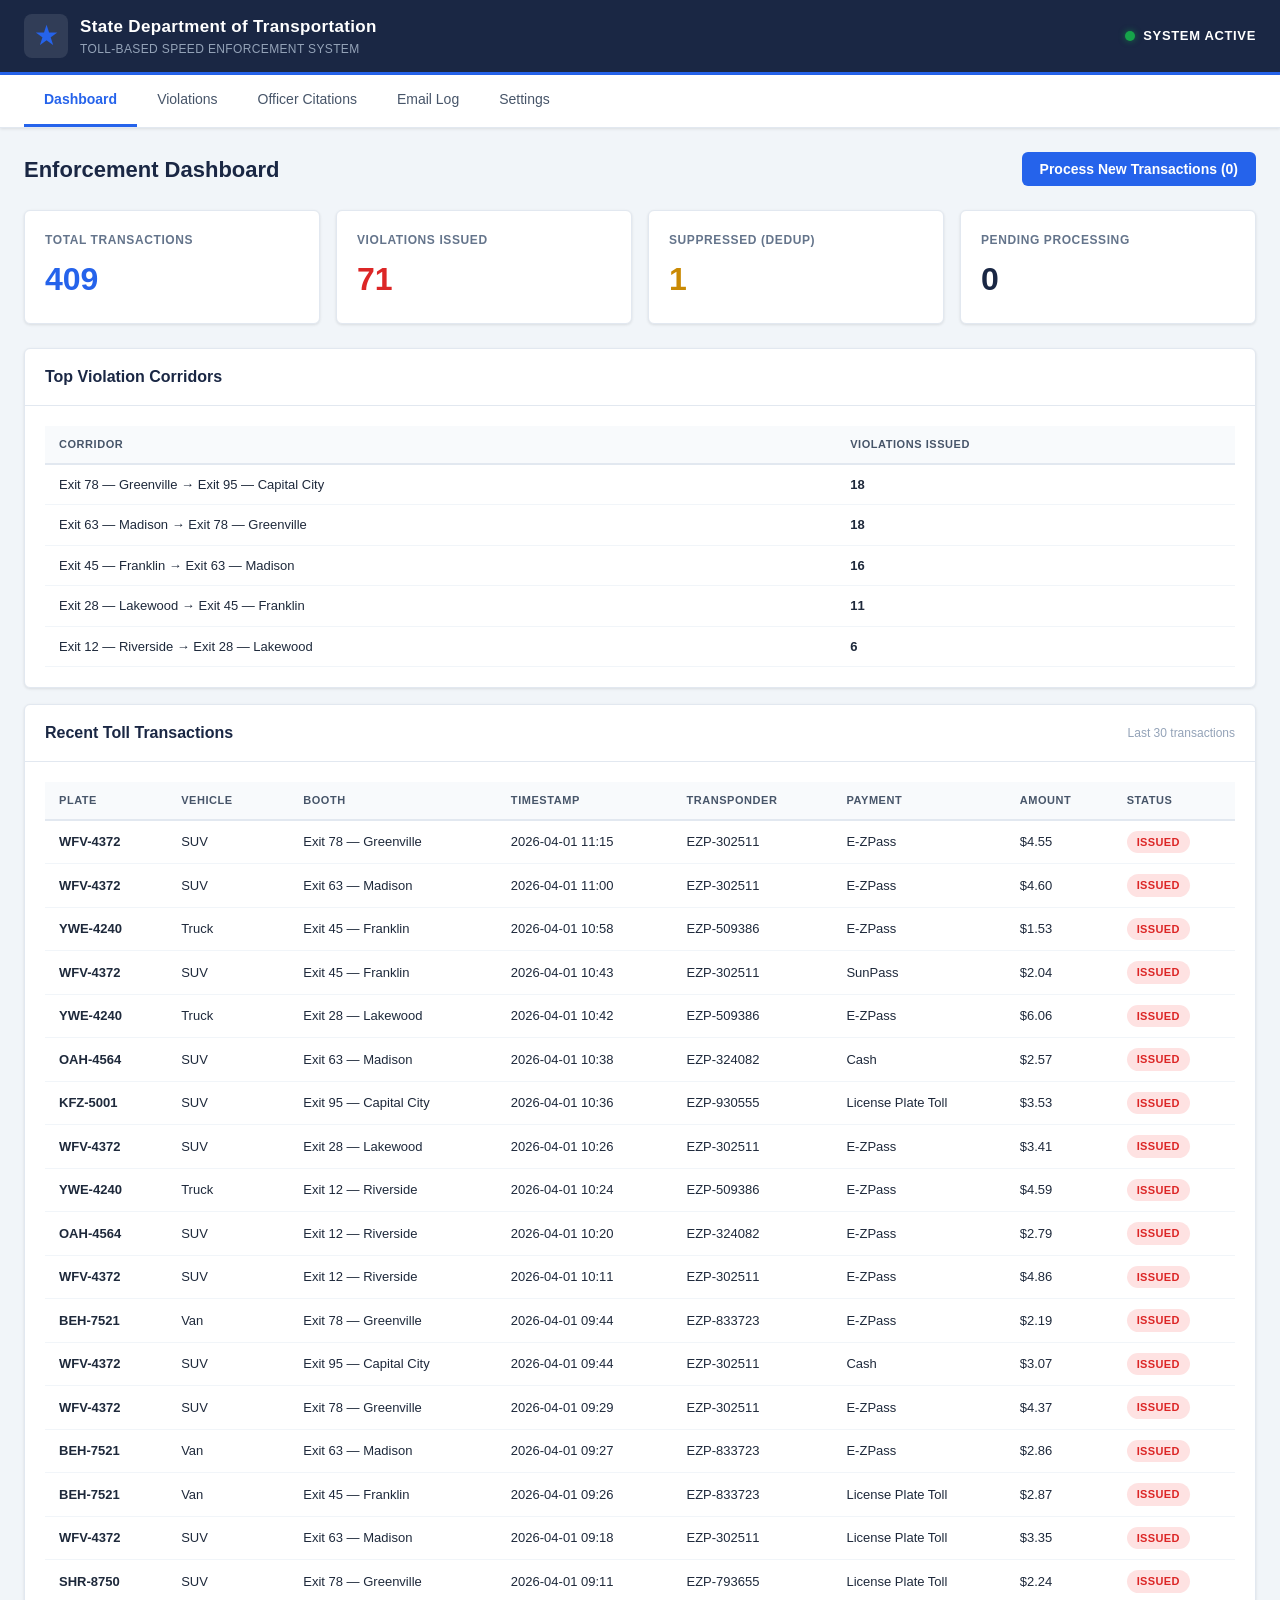
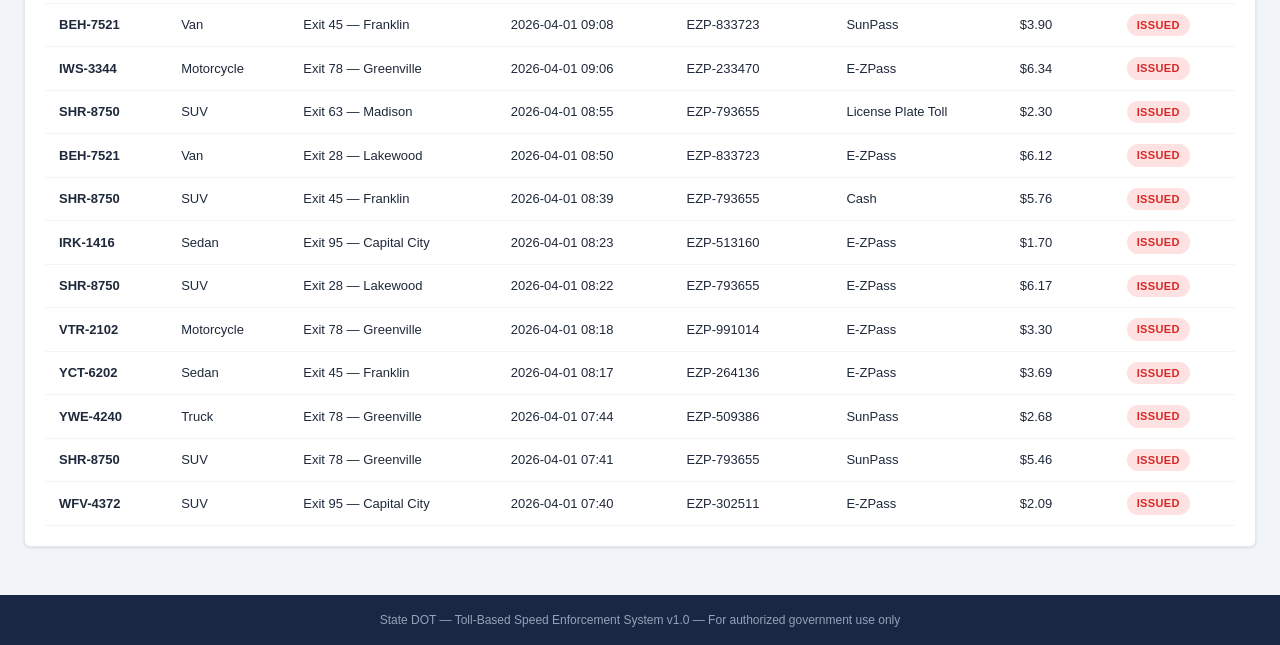
==== docs/index.html @ 0c73b51b "Add static HTML demo site in docs/ for GitHub Pages Standalone version of the full app with baked-in" ====
<!DOCTYPE html>
<html lang="en">
<head>
    <meta charset="UTF-8">
    <meta name="viewport" content="width=device-width, initial-scale=1.0">
    <title>Dashboard — State DOT Speed Enforcement</title>
    <link rel="stylesheet" href="style.css">
</head>
<body>
    <header class="top-bar">
        <div class="top-bar-inner">
            <div class="logo">
                <div class="logo-shield">&#9733;</div>
                <div>
                    <div class="logo-title">State Department of Transportation</div>
                    <div class="logo-subtitle">Toll-Based Speed Enforcement System</div>
                </div>
            </div>
            <div class="system-status">
                <span class="status-dot active"></span>
                <span>System Active</span>
            </div>
        </div>
    </header>

    <nav class="main-nav">
        <div class="nav-inner">
            <a href="index.html" class="nav-link active">Dashboard</a>
            <a href="violations.html" class="nav-link">Violations</a>
            <a href="officer-citations.html" class="nav-link">Officer Citations</a>
            <a href="emails.html" class="nav-link">Email Log</a>
            <a href="settings.html" class="nav-link">Settings</a>
        </div>
    </nav>

    <main class="content">
        <div class="page-header">
            <h1 class="page-title">Enforcement Dashboard</h1>
            <button class="btn btn-primary" onclick="simulateProcess()">
                Process New Transactions (0)
            </button>
        </div>

        <div class="card-grid">
            <div class="card">
                <div class="card-label">Total Transactions</div>
                <div class="card-value blue" id="stat-transactions">—</div>
            </div>
            <div class="card">
                <div class="card-label">Violations Issued</div>
                <div class="card-value red" id="stat-violations">—</div>
            </div>
            <div class="card">
                <div class="card-label">Suppressed (Dedup)</div>
                <div class="card-value yellow" id="stat-suppressed">—</div>
            </div>
            <div class="card">
                <div class="card-label">Pending Processing</div>
                <div class="card-value" id="stat-unprocessed">—</div>
            </div>
        </div>

        <div class="panel mb-4">
            <div class="panel-header">
                <span class="panel-title">Top Violation Corridors</span>
            </div>
            <div class="panel-body">
                <div class="table-wrap">
                    <table>
                        <thead>
                            <tr><th>Corridor</th><th>Violations Issued</th></tr>
                        </thead>
                        <tbody id="corridor-body"></tbody>
                    </table>
                </div>
            </div>
        </div>

        <div class="panel">
            <div class="panel-header">
                <span class="panel-title">Recent Toll Transactions</span>
                <span class="text-muted text-sm">Last 30 transactions</span>
            </div>
            <div class="panel-body">
                <div class="table-wrap">
                    <table>
                        <thead>
                            <tr>
                                <th>Plate</th><th>Vehicle</th><th>Booth</th><th>Timestamp</th>
                                <th>Transponder</th><th>Payment</th><th>Amount</th><th>Status</th>
                            </tr>
                        </thead>
                        <tbody id="txn-body"></tbody>
                    </table>
                </div>
            </div>
        </div>
    </main>

    <footer class="footer">
        <div class="footer-inner">
            State DOT — Toll-Based Speed Enforcement System v1.0 &mdash; For authorized government use only
        </div>
    </footer>

    <div id="modal-overlay" class="modal-overlay hidden">
        <div class="modal" id="modal">
            <div class="modal-header">
                <h3 id="modal-title"></h3>
                <button class="modal-close" onclick="closeModal()">&times;</button>
            </div>
            <div class="modal-body" id="modal-body"></div>
        </div>
    </div>
    <div id="toast" class="toast hidden"></div>

    <script src="app.js"></script>
    <script>loadData().then(renderDashboard);</script>
</body>
</html>
---- docs/style.css ----
/* ── Reset & Base ─────────────────────────────────────────────────── */
*, *::before, *::after { box-sizing: border-box; margin: 0; padding: 0; }

:root {
    --navy: #1a2744;
    --navy-light: #2c3e5a;
    --blue: #2563eb;
    --blue-light: #dbeafe;
    --gray-50: #f8fafc;
    --gray-100: #f1f5f9;
    --gray-200: #e2e8f0;
    --gray-300: #cbd5e1;
    --gray-400: #94a3b8;
    --gray-500: #64748b;
    --gray-600: #475569;
    --gray-700: #334155;
    --gray-800: #1e293b;
    --green: #16a34a;
    --green-light: #dcfce7;
    --red: #dc2626;
    --red-light: #fee2e2;
    --yellow: #ca8a04;
    --yellow-light: #fef9c3;
    --orange: #ea580c;
    --radius: 6px;
    --shadow: 0 1px 3px rgba(0,0,0,0.1);
    --shadow-md: 0 4px 6px rgba(0,0,0,0.1);
}

body {
    font-family: -apple-system, BlinkMacSystemFont, "Segoe UI", Roboto, "Helvetica Neue", Arial, sans-serif;
    background: var(--gray-100);
    color: var(--gray-800);
    font-size: 15px;
    line-height: 1.5;
    min-height: 100vh;
    display: flex;
    flex-direction: column;
}

/* ── Top Bar ─────────────────────────────────────────────────────── */
.top-bar {
    background: var(--navy);
    color: white;
    padding: 14px 0;
    border-bottom: 3px solid var(--blue);
}
.top-bar-inner {
    max-width: 1280px;
    margin: 0 auto;
    padding: 0 24px;
    display: flex;
    justify-content: space-between;
    align-items: center;
}
.logo {
    display: flex;
    align-items: center;
    gap: 12px;
}
.logo-shield {
    font-size: 28px;
    color: var(--blue);
    background: rgba(255,255,255,0.1);
    width: 44px;
    height: 44px;
    display: flex;
    align-items: center;
    justify-content: center;
    border-radius: 8px;
}
.logo-title {
    font-size: 17px;
    font-weight: 700;
    letter-spacing: 0.02em;
}
.logo-subtitle {
    font-size: 12px;
    color: var(--gray-400);
    letter-spacing: 0.03em;
    text-transform: uppercase;
}
.system-status {
    display: flex;
    align-items: center;
    gap: 8px;
    font-size: 13px;
    font-weight: 600;
    text-transform: uppercase;
    letter-spacing: 0.05em;
}
.status-dot {
    width: 10px;
    height: 10px;
    border-radius: 50%;
    background: var(--red);
}
.status-dot.active {
    background: var(--green);
    box-shadow: 0 0 6px rgba(22, 163, 74, 0.6);
}

/* ── Navigation ──────────────────────────────────────────────────── */
.main-nav {
    background: white;
    border-bottom: 1px solid var(--gray-200);
    box-shadow: var(--shadow);
}
.nav-inner {
    max-width: 1280px;
    margin: 0 auto;
    padding: 0 24px;
    display: flex;
    gap: 0;
}
.nav-link {
    display: block;
    padding: 14px 20px;
    text-decoration: none;
    color: var(--gray-600);
    font-weight: 500;
    font-size: 14px;
    border-bottom: 3px solid transparent;
    transition: all 0.15s;
}
.nav-link:hover {
    color: var(--navy);
    background: var(--gray-50);
}
.nav-link.active {
    color: var(--blue);
    border-bottom-color: var(--blue);
    font-weight: 600;
}

/* ── Content ─────────────────────────────────────────────────────── */
.content {
    max-width: 1280px;
    margin: 0 auto;
    padding: 24px;
    width: 100%;
    flex: 1;
}

.page-header {
    display: flex;
    justify-content: space-between;
    align-items: center;
    margin-bottom: 24px;
}
.page-title {
    font-size: 22px;
    font-weight: 700;
    color: var(--navy);
}

/* ── Cards ────────────────────────────────────────────────────────── */
.card-grid {
    display: grid;
    grid-template-columns: repeat(auto-fit, minmax(220px, 1fr));
    gap: 16px;
    margin-bottom: 24px;
}
.card {
    background: white;
    border-radius: var(--radius);
    padding: 20px;
    box-shadow: var(--shadow);
    border: 1px solid var(--gray-200);
}
.card-label {
    font-size: 12px;
    text-transform: uppercase;
    letter-spacing: 0.05em;
    color: var(--gray-500);
    font-weight: 600;
    margin-bottom: 6px;
}
.card-value {
    font-size: 32px;
    font-weight: 700;
    color: var(--navy);
}
.card-value.green { color: var(--green); }
.card-value.red { color: var(--red); }
.card-value.yellow { color: var(--yellow); }
.card-value.blue { color: var(--blue); }

/* ── Panel ────────────────────────────────────────────────────────── */
.panel {
    background: white;
    border-radius: var(--radius);
    box-shadow: var(--shadow);
    border: 1px solid var(--gray-200);
    margin-bottom: 24px;
}
.panel-header {
    padding: 16px 20px;
    border-bottom: 1px solid var(--gray-200);
    display: flex;
    justify-content: space-between;
    align-items: center;
}
.panel-title {
    font-size: 16px;
    font-weight: 600;
    color: var(--navy);
}
.panel-body {
    padding: 20px;
}

/* ── Tables ───────────────────────────────────────────────────────── */
.table-wrap {
    overflow-x: auto;
}
table {
    width: 100%;
    border-collapse: collapse;
    font-size: 13px;
}
thead {
    background: var(--gray-50);
}
th {
    padding: 10px 14px;
    text-align: left;
    font-weight: 600;
    color: var(--gray-600);
    text-transform: uppercase;
    font-size: 11px;
    letter-spacing: 0.05em;
    border-bottom: 2px solid var(--gray-200);
    white-space: nowrap;
}
td {
    padding: 10px 14px;
    border-bottom: 1px solid var(--gray-100);
    vertical-align: middle;
}
tr:hover {
    background: var(--gray-50);
}

/* ── Badges ───────────────────────────────────────────────────────── */
.badge {
    display: inline-block;
    padding: 3px 10px;
    border-radius: 12px;
    font-size: 11px;
    font-weight: 600;
    text-transform: uppercase;
    letter-spacing: 0.03em;
}
.badge-issued { background: var(--red-light); color: var(--red); }
.badge-suppressed { background: var(--yellow-light); color: var(--yellow); }
.badge-pending { background: var(--blue-light); color: var(--blue); }

/* ── Buttons ─────────────────────────────────────────────────────── */
.btn {
    display: inline-flex;
    align-items: center;
    gap: 6px;
    padding: 9px 18px;
    border-radius: var(--radius);
    font-size: 14px;
    font-weight: 600;
    border: none;
    cursor: pointer;
    transition: all 0.15s;
    text-decoration: none;
}
.btn-primary {
    background: var(--blue);
    color: white;
}
.btn-primary:hover { background: #1d4ed8; }
.btn-primary:disabled { background: var(--gray-300); cursor: not-allowed; }
.btn-secondary {
    background: white;
    color: var(--gray-700);
    border: 1px solid var(--gray-300);
}
.btn-secondary:hover { background: var(--gray-50); }
.btn-danger {
    background: var(--red);
    color: white;
}
.btn-danger:hover { background: #b91c1c; }
.btn-sm {
    padding: 5px 12px;
    font-size: 12px;
}

/* ── Forms ────────────────────────────────────────────────────────── */
.form-group {
    margin-bottom: 20px;
}
.form-label {
    display: block;
    font-size: 13px;
    font-weight: 600;
    color: var(--gray-700);
    margin-bottom: 6px;
}
.form-hint {
    font-size: 12px;
    color: var(--gray-400);
    margin-top: 4px;
}
.form-input, .form-select {
    width: 100%;
    padding: 9px 12px;
    border: 1px solid var(--gray-300);
    border-radius: var(--radius);
    font-size: 14px;
    color: var(--gray-800);
    background: white;
    transition: border-color 0.15s;
}
.form-input:focus, .form-select:focus {
    outline: none;
    border-color: var(--blue);
    box-shadow: 0 0 0 3px rgba(37, 99, 235, 0.1);
}
.form-input-sm {
    max-width: 200px;
}

.form-row {
    display: grid;
    grid-template-columns: 1fr 1fr;
    gap: 20px;
}

/* Toggle switch */
.toggle-wrap {
    display: flex;
    align-items: center;
    gap: 12px;
}
.toggle {
    position: relative;
    width: 48px;
    height: 26px;
}
.toggle input {
    opacity: 0;
    width: 0;
    height: 0;
}
.toggle-slider {
    position: absolute;
    inset: 0;
    background: var(--gray-300);
    border-radius: 13px;
    cursor: pointer;
    transition: background 0.2s;
}
.toggle-slider::before {
    content: '';
    position: absolute;
    width: 20px;
    height: 20px;
    left: 3px;
    bottom: 3px;
    background: white;
    border-radius: 50%;
    transition: transform 0.2s;
}
.toggle input:checked + .toggle-slider {
    background: var(--green);
}
.toggle input:checked + .toggle-slider::before {
    transform: translateX(22px);
}

/* ── Filters ─────────────────────────────────────────────────────── */
.filters {
    display: flex;
    gap: 12px;
    align-items: center;
    flex-wrap: wrap;
}
.filters .form-select {
    width: auto;
    min-width: 160px;
}

/* ── Modal ────────────────────────────────────────────────────────── */
.modal-overlay {
    position: fixed;
    inset: 0;
    background: rgba(0,0,0,0.5);
    display: flex;
    align-items: center;
    justify-content: center;
    z-index: 1000;
}
.modal-overlay.hidden { display: none; }
.modal {
    background: white;
    border-radius: 8px;
    box-shadow: var(--shadow-md);
    max-width: 640px;
    width: 90%;
    max-height: 80vh;
    overflow-y: auto;
}
.modal-header {
    padding: 16px 20px;
    border-bottom: 1px solid var(--gray-200);
    display: flex;
    justify-content: space-between;
    align-items: center;
}
.modal-header h3 {
    font-size: 16px;
    font-weight: 600;
    color: var(--navy);
}
.modal-close {
    background: none;
    border: none;
    font-size: 22px;
    cursor: pointer;
    color: var(--gray-400);
    padding: 0 4px;
}
.modal-close:hover { color: var(--gray-700); }
.modal-body {
    padding: 20px;
}
.modal-body pre {
    background: var(--gray-50);
    border: 1px solid var(--gray-200);
    border-radius: var(--radius);
    padding: 16px;
    font-size: 13px;
    white-space: pre-wrap;
    word-wrap: break-word;
    line-height: 1.6;
}

/* ── Detail list ─────────────────────────────────────────────────── */
.detail-grid {
    display: grid;
    grid-template-columns: 160px 1fr;
    gap: 8px 16px;
    font-size: 14px;
}
.detail-label {
    font-weight: 600;
    color: var(--gray-500);
    text-transform: uppercase;
    font-size: 11px;
    letter-spacing: 0.05em;
    padding-top: 2px;
}
.detail-value {
    color: var(--gray-800);
}

/* ── Toast ────────────────────────────────────────────────────────── */
.toast {
    position: fixed;
    bottom: 24px;
    right: 24px;
    background: var(--navy);
    color: white;
    padding: 12px 20px;
    border-radius: var(--radius);
    font-size: 14px;
    font-weight: 500;
    box-shadow: var(--shadow-md);
    z-index: 2000;
    transition: opacity 0.3s, transform 0.3s;
}
.toast.hidden {
    opacity: 0;
    transform: translateY(10px);
    pointer-events: none;
}
.toast.success { background: var(--green); }
.toast.error { background: var(--red); }

/* ── Misc ─────────────────────────────────────────────────────────── */
.text-muted { color: var(--gray-400); }
.text-sm { font-size: 12px; }
.mt-2 { margin-top: 8px; }
.mt-4 { margin-top: 16px; }
.mb-4 { margin-bottom: 16px; }
.clickable { cursor: pointer; }
.speed-over { color: var(--red); font-weight: 700; }
.empty-state {
    text-align: center;
    padding: 48px 20px;
    color: var(--gray-400);
}
.empty-state p {
    font-size: 15px;
    margin-top: 8px;
}

/* ── Info Banner ──────────────────────────────────────────────────── */
.info-banner {
    display: flex;
    gap: 14px;
    align-items: flex-start;
    background: var(--blue-light);
    border: 1px solid #bfdbfe;
    border-radius: var(--radius);
    padding: 16px 20px;
    margin-bottom: 24px;
    font-size: 14px;
    line-height: 1.6;
    color: var(--gray-700);
}
.info-banner a {
    color: var(--blue);
    font-weight: 600;
    text-decoration: none;
}
.info-banner a:hover { text-decoration: underline; }
.info-banner-icon {
    flex-shrink: 0;
    width: 24px;
    height: 24px;
    border-radius: 50%;
    background: var(--blue);
    color: white;
    display: flex;
    align-items: center;
    justify-content: center;
    font-size: 13px;
    font-weight: 700;
    margin-top: 1px;
}

/* ── Officer Citations ───────────────────────────────────────────── */
.citation-id {
    display: inline-block;
    background: var(--gray-100);
    border: 1px solid var(--gray-200);
    border-radius: 4px;
    padding: 2px 8px;
    font-size: 12px;
    font-weight: 600;
    color: var(--gray-600);
    font-family: monospace;
}
.plate-tag {
    display: inline-block;
    background: var(--navy);
    color: white;
    border-radius: 4px;
    padding: 3px 10px;
    font-size: 13px;
    letter-spacing: 0.06em;
    font-family: monospace;
}
.segment-label {
    font-size: 12px;
    font-weight: 500;
    color: var(--gray-700);
    line-height: 1.3;
}
.segment-arrow {
    font-size: 10px;
    color: var(--gray-400);
    line-height: 1;
    padding: 1px 0;
}
.empty-icon {
    font-size: 48px;
    margin-bottom: 8px;
    opacity: 0.4;
}
.required {
    color: var(--red);
}
.form-divider {
    border-top: 1px solid var(--gray-200);
    margin: 4px 0 20px;
}
.form-actions {
    display: flex;
    justify-content: flex-end;
    gap: 10px;
    margin-top: 8px;
    padding-top: 16px;
    border-top: 1px solid var(--gray-200);
}
textarea.form-input {
    resize: vertical;
    min-height: 48px;
    font-family: inherit;
}

/* ── Footer ──────────────────────────────────────────────────────── */
.footer {
    background: var(--navy);
    color: var(--gray-400);
    padding: 16px 0;
    font-size: 12px;
    text-align: center;
    margin-top: auto;
}
.footer-inner {
    max-width: 1280px;
    margin: 0 auto;
    padding: 0 24px;
}

/* ── Responsive ──────────────────────────────────────────────────── */
@media (max-width: 768px) {
    .card-grid { grid-template-columns: repeat(2, 1fr); }
    .form-row { grid-template-columns: 1fr; }
    .top-bar-inner { flex-direction: column; gap: 8px; text-align: center; }
    .detail-grid { grid-template-columns: 1fr; }
}
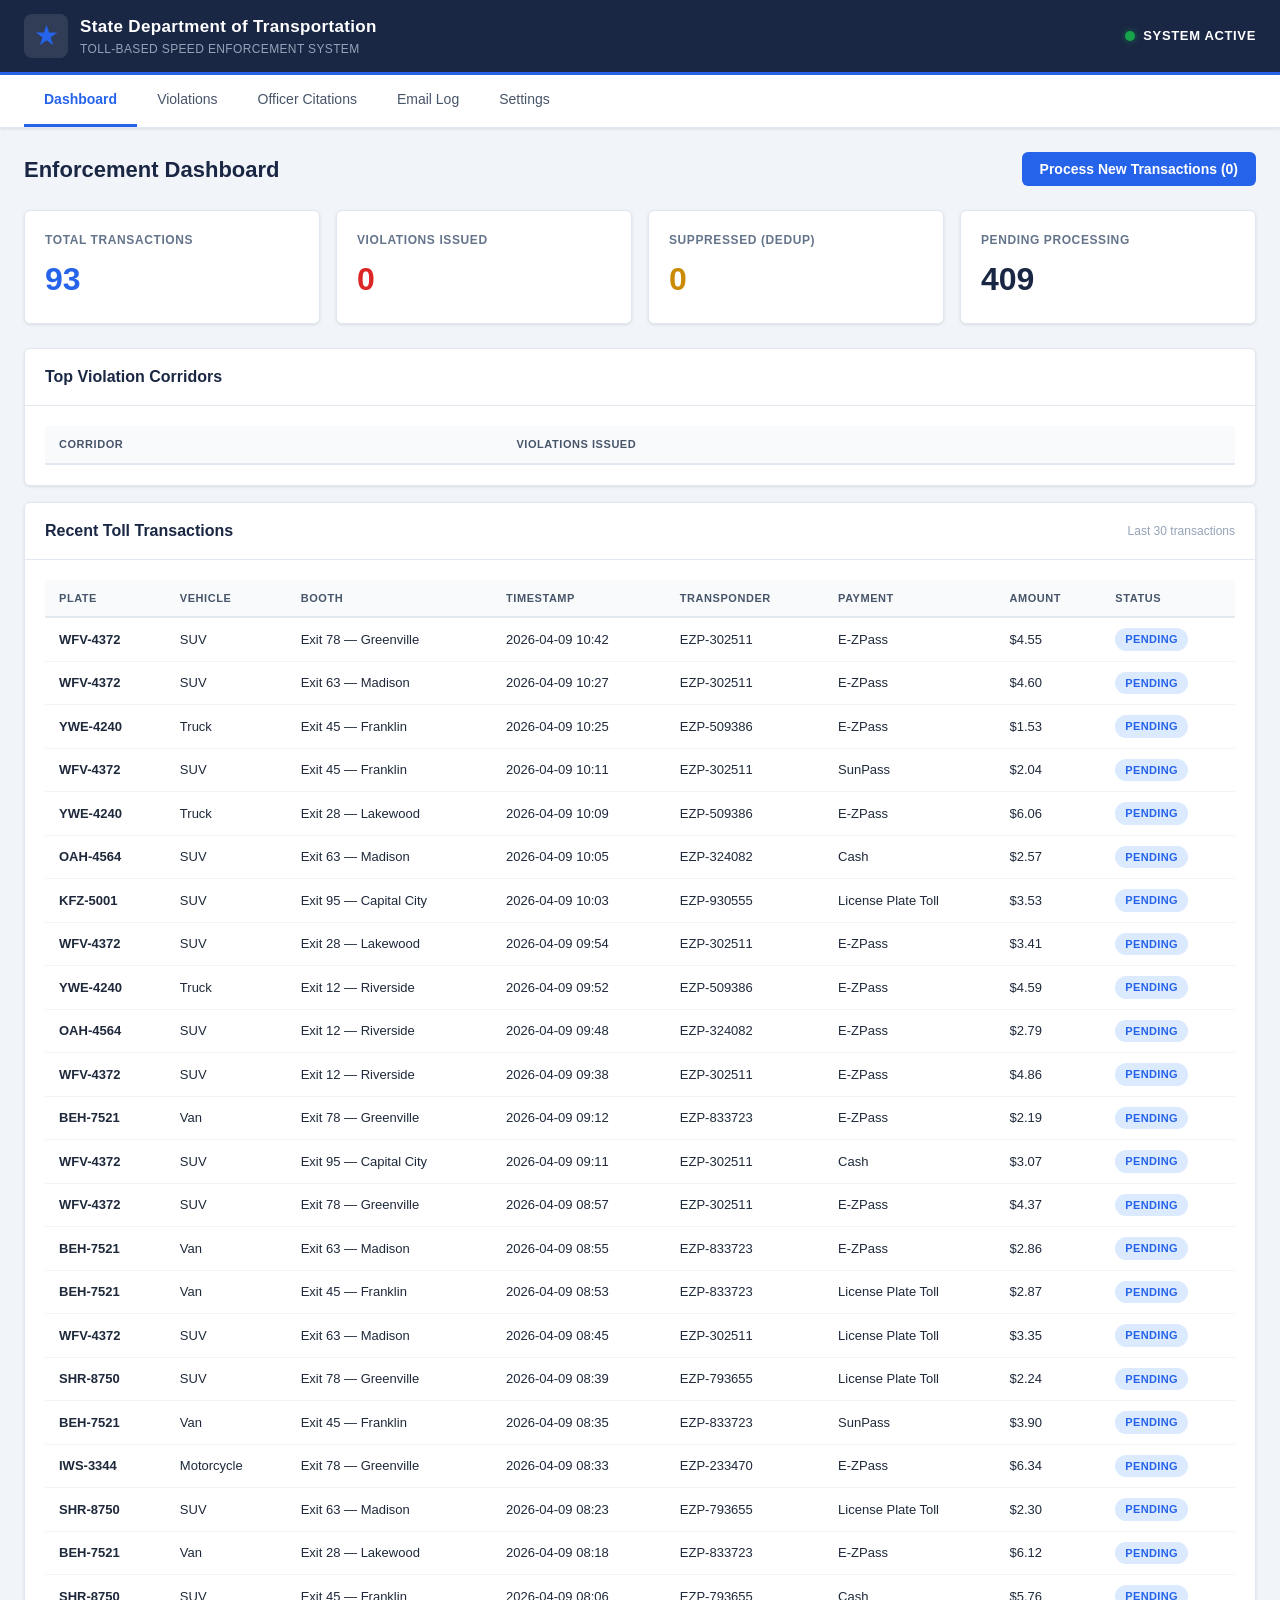
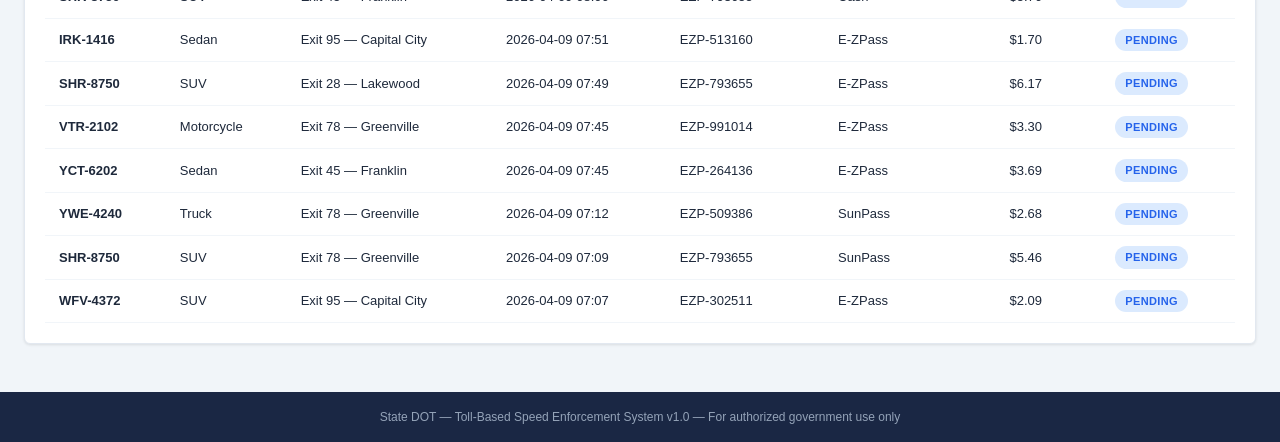
==== commit 5ee9b924: "Update index.html" ====
--- a/docs/index.html
+++ b/docs/index.html
@@ -36,7 +36,7 @@
     <main class="content">
         <div class="page-header">
             <h1 class="page-title">Enforcement Dashboard</h1>
-            <button class="btn btn-primary" onclick="simulateProcess()">
+            <button class="btn btn-primary" id="process-btn" onclick="simulateProcess()">
                 Process New Transactions (0)
             </button>
         </div>
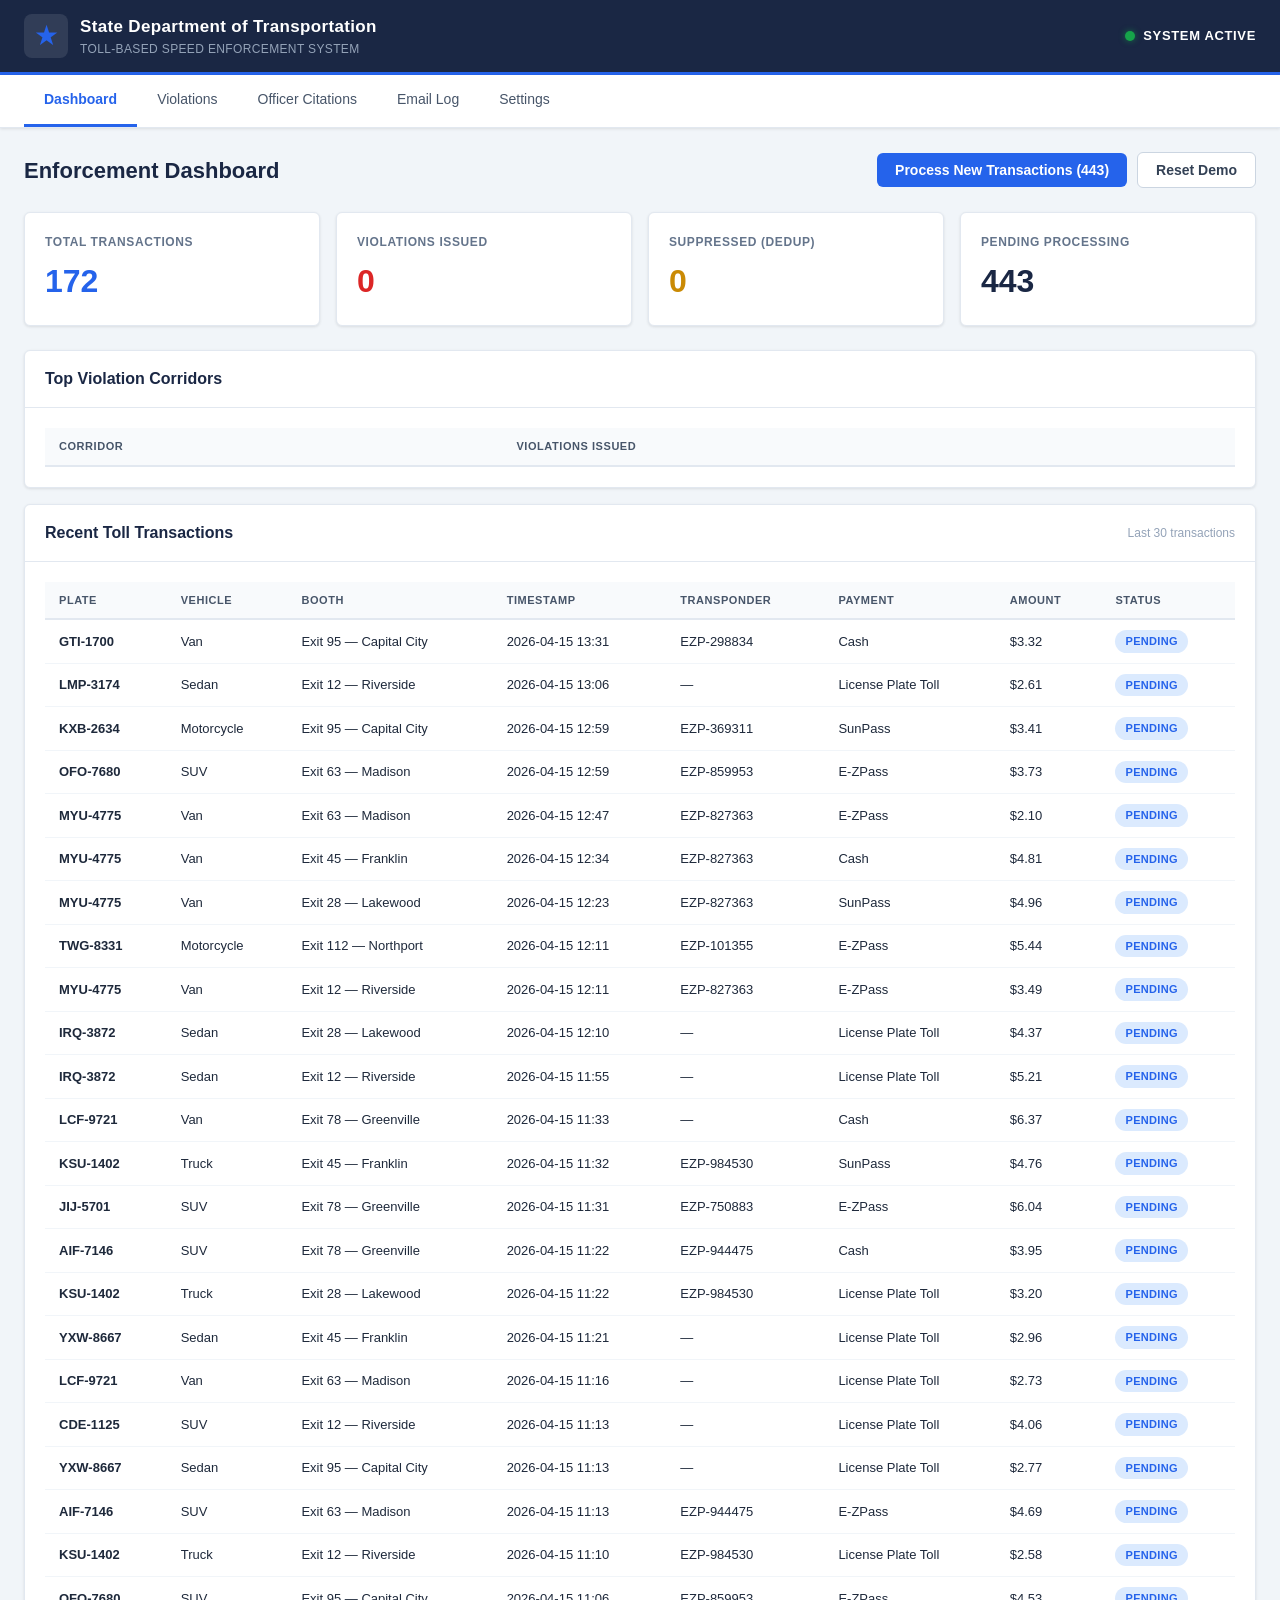
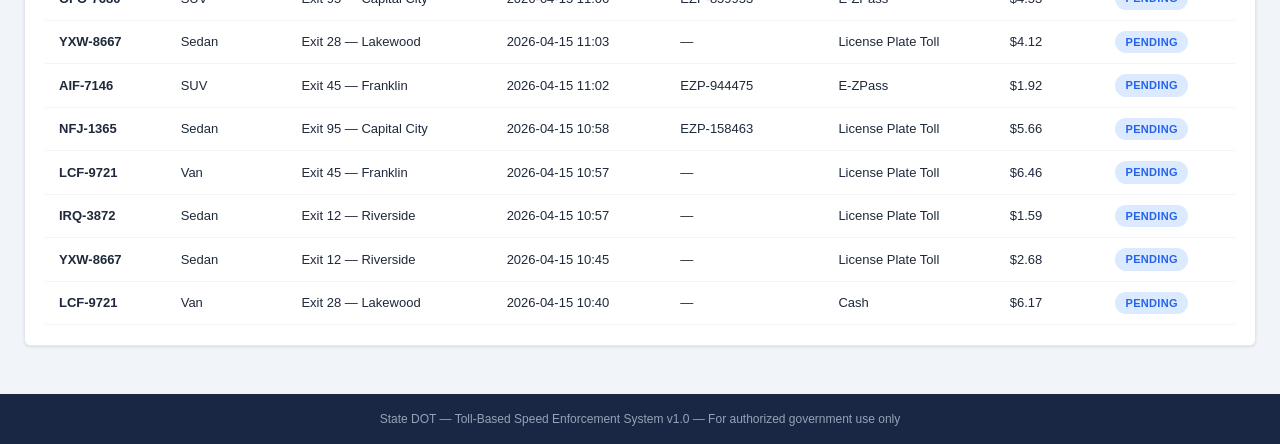
==== commit 00ed65e3: "Update index.html" ====
--- a/docs/index.html
+++ b/docs/index.html
@@ -36,9 +36,14 @@
     <main class="content">
         <div class="page-header">
             <h1 class="page-title">Enforcement Dashboard</h1>
-            <button class="btn btn-primary" id="process-btn" onclick="simulateProcess()">
-                Process New Transactions (0)
-            </button>
+            <div style="display:flex; gap:10px; align-items:center;">
+                <button class="btn btn-primary" id="process-btn" onclick="simulateProcess()">
+                    Process New Transactions (0)
+                </button>
+                <button class="btn btn-secondary" onclick="resetDemo()" title="Generate fresh random transactions for demo">
+                    Reset Demo
+                </button>
+            </div>
         </div>
 
         <div class="card-grid">
